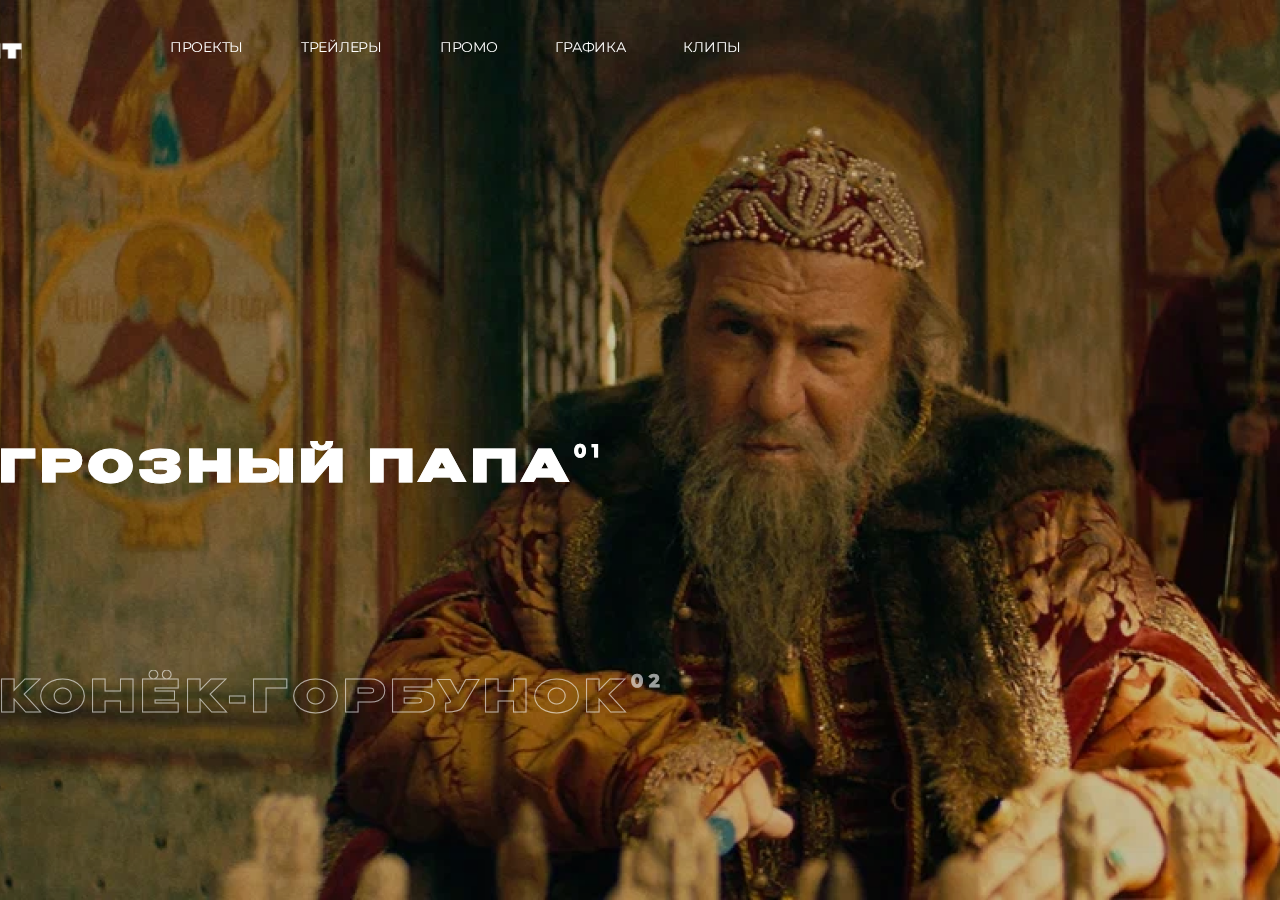
==== index.html @ d96d7d5f "Add files via upload" ====
<!DOCTYPE html>
<html lang="ru">

<head>
  <meta charset="UTF-8">
  <meta http-equiv="X-UA-Compatible" content="IE=edge">
  <meta name="viewport" content="width=device-width, initial-scale=1.0">
  <title>Document</title>
  <link rel="stylesheet" href="style/style.css">
  <link rel="stylesheet" href="./style/swiper-bundle.min.css">
</head>

<body>
  <header>
    <div class="container">
      <div class="logo">
        <img src="./meida/logo.svg" alt="">
      </div>
      <div class="header__henu">
        <ul>
          <li><a href="">Проекты</a></li>
          <li><a href="">Трейлеры </a></li>
          <li><a href="">Промо </a></li>
          <li><a href="">Графика </a></li>
          <li><a href="">Клипы </a></li>
        </ul>
      </div>
    </div>
  </header>
    <div class="swiper slider1">
      <!-- Additional required wrapper -->
      <div class="swiper-wrapper">
        <!-- Slides -->
        <div class="swiper-slide bg-slide">
          <div class="hrefa"><a href="" class="nameop">asdasd</a></div>
          <img src="./meida/bg1.png" alt="задний фон первого слайда" class="bg">
        </div>
        <div class="swiper-slide bg-slide">
          <div class="hrefa"><a href="" class="nameop">asdasd</a></div>
          <img src="./meida/bg3.png" alt="задний фон первого слайда" class="bg rev">
        </div>
        <div class="swiper-slide bg-slide">
          <div class="hrefa"><a href="" class="nameop">asdasd</a></div>
          <img src="./meida/bg2.png" alt="задний фон первого слайда" class="bg">
        </div>
      </div>
    </div>
    <div class="containerSlides">
      <div class="swiper slider-name">
        <!-- Additional required wrapper -->
        <div class="swiper-wrapper">
          <!-- Slides -->
          <div class="swiper-slide"><a class="name">Грозный папа <span>01</span></a></div>
          <div class="swiper-slide"><a class="name">конёк-горбунок<span>02</span></a></div>
          <div class="swiper-slide"><a class="name">дети моря<span>03</span></a></div>
        </div>
      </div>
        <div class="swiper slider-name-color">
          <!-- Additional required wrapper -->
          <div class="swiper-wrapper">
            <!-- Slides -->
            <div class="swiper-slide"><a href="#" class="name active namehref" data-href="asd">Грозный папа<span>01</span></a></div>
            <div class="swiper-slide"><a href="#" class="name active namehref" data-href="asdasd">конёк-горбунок<span>02</span></a></div>
            <div class="swiper-slide"><a href="#" class="name active namehref" data-href="asdasdasd">дети моря<span>03</span></a></div>
          </div>
        </div>
      </div>

  <script src="./js/jquery-3.6.0.min.js"></script>
  <script src="js/swiper-bundle.min.js"></script>
  <script src="js/app.js"></script>
</body>

</html>
---- style/style.css ----
@import url("https://fonts.googleapis.com/css2?family=Montserrat:wght@300;400;500;600;700;900&display=swap");
@font-face {
  font-family: "Benzin-ExtraBold";
  src: url(./../meida/font/benzin-extrabold.ttf);
}
* {
  margin: 0;
  padding: 0;
  box-sizing: border-box;
  text-decoration: none;
  color: white;
  list-style: none;
}

.name {
  font-family: "Benzin-ExtraBold";
  font-size: 44px;
  line-height: 140%;
  letter-spacing: 0.14em;
  text-transform: uppercase;
  -webkit-text-fill-color: transparent;
  -webkit-text-stroke: 1px white;
  width: -webkit-fit-content;
  width: -moz-fit-content;
  width: fit-content;
  display: flex;
  align-items: flex-start;
  align-content: flex-start;
  opacity: 0.6;
  position: relative !important;
  z-index: 123 !important;
}
.name.active {
  opacity: 1;
  cursor: pointer;
  -webkit-text-fill-color: white;
}
.name span {
  font-size: 18px;
  line-height: 130%;
  -webkit-text-fill-color: white;
  font-family: "Montserrat";
  font-style: normal;
  font-weight: 700;
}

.container {
  width: 1480px;
  height: 100%;
}

.swiper-slide {
  overflow: hidden;
  display: flex;
  position: relative;
  flex-direction: column;
  align-items: center;
}

.bg {
  position: absolute;
  z-index: -1;
  top: 0;
  left: 0;
  min-height: 100vh;
  min-width: 100vw;
  transform: translateY(50vh);
  transition: all 0.8s ease;
  scale: 1.1;
}

.slider1 {
  height: 100vh;
}

.slides-bottom {
  position: relative;
}

.slides-top {
  position: absolute;
  top: 50%;
  left: 50%;
  transform: translate(-50%, -50%);
  z-index: 12;
}
.slides-top .container {
  height: 100px;
}
.slides-top .container a {
  position: absolute;
  height: 100%;
  width: 100%;
}

.container {
  display: flex;
  flex-direction: column;
  justify-content: center;
}

.swiper-slide-active .bg {
  transform: translateY(0);
  scale: 1;
}
.swiper-slide-active .names {
  transform: translateY(0);
}

.swiper-slide-next .bg {
  transform: translateY(-50vh);
}
.swiper-slide-next .names {
  transform: translateY(-100vh);
}

.names {
  display: flex;
  flex-direction: column;
  transform: translateY(100vh);
  transition: all 0.8s ease;
}

.containerSlides {
  position: absolute;
  top: 59px;
  width: 100%;
  height: calc(100vh - 59px);
}

.slider-name, .slider-name-color {
  position: absolute !important;
  top: 0;
  right: 0;
  left: 0;
  margin: 0 auto;
  padding: 0 50px;
  box-sizing: border-box;
  max-width: 1480px;
  height: 540px;
  bottom: 0;
  pointer-events: none;
  overflow: hidden;
  top: 50%;
  transform: translateY(-50%);
}
.slider-name .swiper-slide, .slider-name-color .swiper-slide {
  align-items: flex-start;
}

.slider-name-color {
  padding-top: 50px;
  height: 73px;
  transform: translateY(-55%);
}
.slider-name-color .name {
  opacity: 1;
  -webkit-text-fill-color: white;
}

.name-wraper {
  width: 100%;
  box-sizing: border-box;
  position: relative;
}

.name-slide {
  position: relative;
  width: 100%;
  height: auto;
  display: block;
  border-radius: 0;
  background: transparent;
  box-sizing: border-box;
  text-align: left;
  opacity: 1;
  bottom: 0;
}

.swiper-slide .name:hover {
  cursor: pointer;
}

header {
  position: absolute;
  top: 0;
  left: 0;
  width: 100%;
  padding-top: 36px;
  display: flex;
  flex-direction: column;
  align-items: center;
  z-index: 2;
}
header .container {
  flex-direction: row;
  align-items: center;
  justify-content: flex-start;
}
header ul {
  display: flex;
}
header li {
  font-family: "Montserrat";
  font-style: normal;
  font-weight: 400;
  font-size: 14px;
  line-height: 135%;
  letter-spacing: -0.02em;
  text-transform: uppercase;
  margin-right: 58px;
}
header li:last-child {
  margin-right: 0;
}

.logo {
  height: 23px;
  margin-right: 148px;
}
.logo img {
  height: 100%;
}

.nameop {
  position: absolute;
  top: 50%;
  left: 0;
  transform: translateY(-50%);
  height: 100px;
  width: 50%;
  opacity: 0;
}

@media (max-width: 1000px) {
  .container {
    width: 940px;
  }
  header .container {
    justify-content: space-between;
  }
  .bg {
    left: 50%;
    transform: translate(-50%, 50vh);
    top: 50%;
  }
  .swiper-slide-active .bg {
    transform: translate(-50%, -50%);
  }
  .swiper-slide-next .bg {
    transform: translate(-50%, -150vh);
  }
}/*# sourceMappingURL=style.css.map */
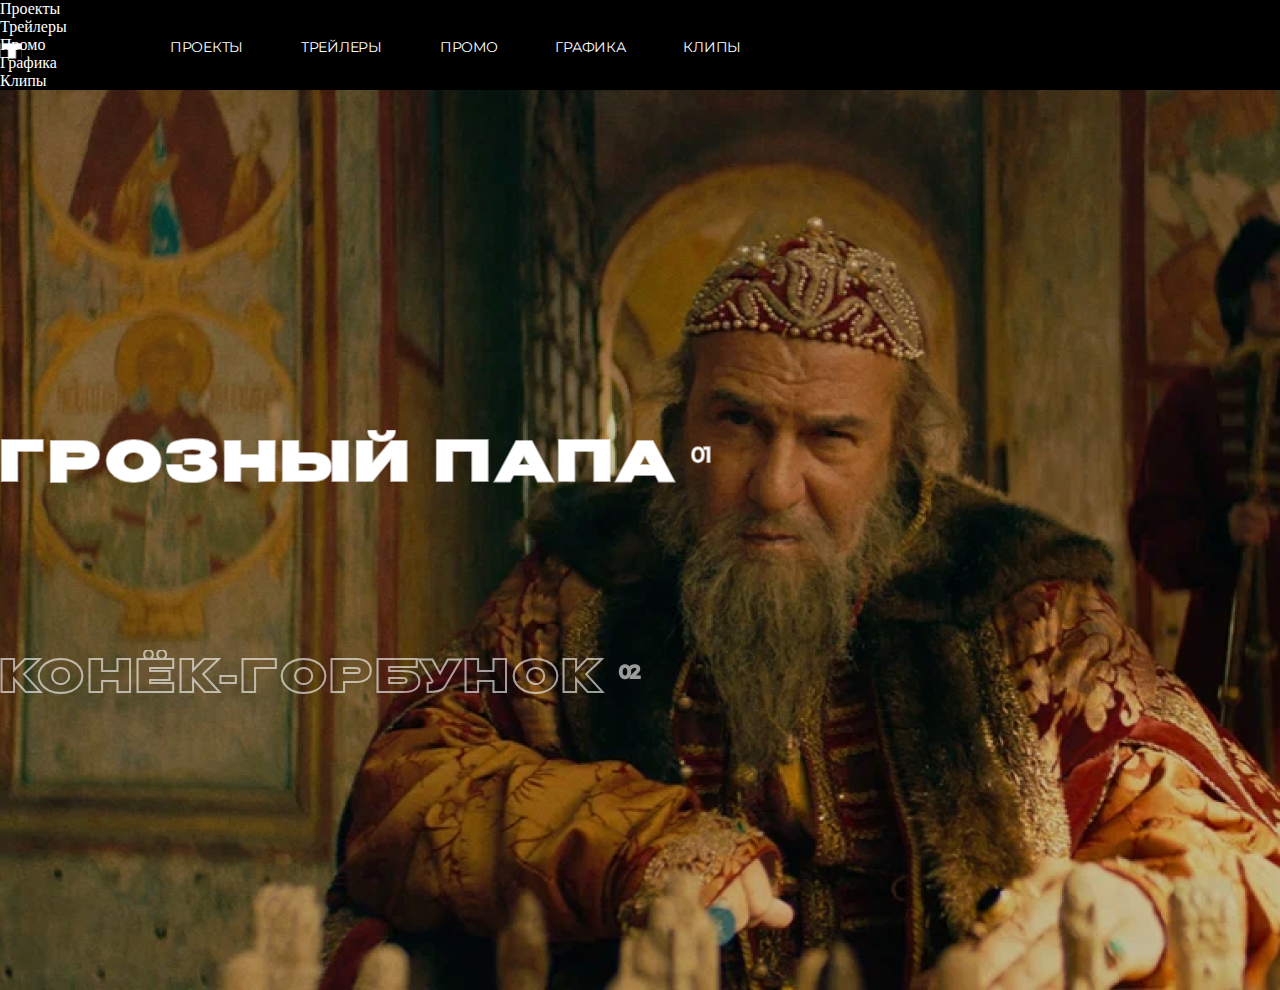
==== commit 12ff8d25: "Add files via upload" ====
--- a/index.html
+++ b/index.html
@@ -16,9 +16,10 @@
       <div class="logo">
         <img src="./meida/logo.svg" alt="">
       </div>
-      <div class="header__henu">
+      <div class="mob mob__menu"></div>
+      <div class="notMob header__henu">
         <ul>
-          <li><a href="">Проекты</a></li>
+          <li><a href="./grid.html">Проекты</a></li>
           <li><a href="">Трейлеры </a></li>
           <li><a href="">Промо </a></li>
           <li><a href="">Графика </a></li>
@@ -27,6 +28,15 @@
       </div>
     </div>
   </header>
+  <div class="header__henu mobileMenu">
+    <ul>
+      <li><a href="./grid.html">Проекты</a></li>
+      <li><a href="">Трейлеры </a></li>
+      <li><a href="">Промо </a></li>
+      <li><a href="">Графика </a></li>
+      <li><a href="">Клипы </a></li>
+    </ul>
+  </div>
     <div class="swiper slider1">
       <!-- Additional required wrapper -->
       <div class="swiper-wrapper">
--- a/style/style.css
+++ b/style/style.css
@@ -12,14 +12,26 @@
   list-style: none;
 }
 
+.cen {
+  display: flex;
+  flex-direction: column;
+  align-items: center;
+}
+
+body {
+  width: 100vw;
+  overflow-x: hidden;
+  background: black;
+}
+
 .name {
   font-family: "Benzin-ExtraBold";
   font-size: 44px;
   line-height: 140%;
-  letter-spacing: 0.14em;
+  letter-spacing: 0.1em;
   text-transform: uppercase;
   -webkit-text-fill-color: transparent;
-  -webkit-text-stroke: 1px white;
+  -webkit-text-stroke: 2px white;
   width: -webkit-fit-content;
   width: -moz-fit-content;
   width: fit-content;
@@ -29,11 +41,22 @@
   opacity: 0.6;
   position: relative !important;
   z-index: 123 !important;
+  transition: all 0.8s ease;
 }
 .name.active {
   opacity: 1;
   cursor: pointer;
   -webkit-text-fill-color: white;
+}
+.name.active span {
+  font-size: 18px;
+  line-height: 130%;
+  -webkit-text-fill-color: white;
+  font-family: "Montserrat";
+  font-style: normal;
+  font-weight: 500;
+  transition: all 0.8s ease;
+  letter-spacing: -0.02em;
 }
 .name span {
   font-size: 18px;
@@ -41,7 +64,10 @@
   -webkit-text-fill-color: white;
   font-family: "Montserrat";
   font-style: normal;
-  font-weight: 700;
+  font-weight: 500;
+  margin-top: 11px;
+  margin-left: 12px;
+  letter-spacing: -0.02em;
 }
 
 .container {
@@ -106,7 +132,6 @@
 .swiper-slide-active .names {
   transform: translateY(0);
 }
-
 .swiper-slide-next .bg {
   transform: translateY(-50vh);
 }
@@ -147,15 +172,25 @@
 .slider-name .swiper-slide, .slider-name-color .swiper-slide {
   align-items: flex-start;
 }
+.slider-name .swiper-slide-active .name, .slider-name-color .swiper-slide-active .name {
+  font-size: 54px;
+}
+.slider-name .swiper-slide-active .name span, .slider-name-color .swiper-slide-active .name span {
+  font-size: 21px;
+  letter-spacing: -0.02em;
+}
 
 .slider-name-color {
   padding-top: 50px;
   height: 73px;
-  transform: translateY(-55%);
+  transform: translateY(-69%);
 }
 .slider-name-color .name {
   opacity: 1;
   -webkit-text-fill-color: white;
+}
+.slider-name-color .swiper-slide-active .name {
+  -webkit-text-stroke: 0px white;
 }
 
 .name-wraper {
@@ -232,12 +267,58 @@
   opacity: 0;
 }
 
+.mob {
+  display: none;
+}
+
+.grid-container__wrapper {
+  margin-bottom: 3px;
+  height: 449px;
+  width: 100%;
+  grid-gap: 3px;
+  display: grid;
+  grid-template-columns: repeat(4, 1fr);
+  grid-template-rows: repeat(2, 1fr);
+}
+.grid-container__wrapper:nth-child(odd) .project:nth-child(1) {
+  grid-column: span 2;
+  grid-row: span 2;
+}
+.grid-container__wrapper:nth-child(even) .project:nth-child(3) {
+  grid-column: span 2;
+  grid-row: span 2;
+}
+
+.nameS h1 {
+  font-family: "Benzin-ExtraBold";
+  font-size: 54px;
+  line-height: 140%;
+  letter-spacing: 0.08em;
+  text-transform: uppercase;
+  color: #FFFFFF;
+  margin-bottom: 96px;
+  margin-top: 108px;
+}
+
+.project {
+  overflow: hidden;
+}
+.project img {
+  -o-object-fit: cover;
+     object-fit: cover;
+  width: 100%;
+  height: 100%;
+}
+
 @media (max-width: 1000px) {
   .container {
     width: 940px;
   }
   header .container {
     justify-content: space-between;
+  }
+  .logo {
+    margin: 0;
   }
   .bg {
     left: 50%;
@@ -250,4 +331,106 @@
   .swiper-slide-next .bg {
     transform: translate(-50%, -150vh);
   }
+  .grid-container__wrapper {
+    height: 279px;
+  }
+}
+@media (max-width: 640px) {
+  .notMob {
+    display: none !important;
+  }
+  body {
+    overflow-x: hidden;
+  }
+  .mob {
+    display: block;
+  }
+  .container {
+    width: 90%;
+  }
+  .logo {
+    height: 18px;
+    margin: 0;
+    z-index: 102;
+  }
+  .mob__menu {
+    height: 7px;
+    width: 40px;
+    position: relative;
+    transition: all 0.4s ease;
+    z-index: 102;
+  }
+  .mob__menu::after {
+    content: "";
+    display: block;
+    width: 40px;
+    height: 2px;
+    background: white;
+    position: absolute;
+    top: 0;
+    left: 0;
+    transition: all 0.4s ease;
+  }
+  .mob__menu::before {
+    content: "";
+    display: block;
+    width: 40px;
+    height: 2px;
+    background: white;
+    position: absolute;
+    top: 7px;
+    left: 0;
+    transition: all 0.4s ease;
+  }
+  .mob__menu.active::after {
+    transform: rotate(45deg);
+  }
+  .mob__menu.active::before {
+    top: 0;
+    transform: rotate(-45deg);
+  }
+  .header__henu {
+    position: absolute;
+    top: 0px;
+    left: 0px;
+    transition: all 0.8s ease;
+    transform: translateY(-100vh);
+    background: black;
+    z-index: 10;
+    width: 100vw;
+    height: 100vh;
+    display: flex;
+    flex-direction: column;
+    align-items: center;
+    justify-content: center;
+  }
+  .header__henu.active {
+    transform: translateX(0vh);
+  }
+  .header__henu li {
+    font-family: "Benzin-ExtraBold";
+    font-size: 22px;
+    line-height: 140%;
+    letter-spacing: 0.08em;
+    text-transform: uppercase;
+    color: #FFFFFF;
+    margin-bottom: 20px;
+    text-align: center;
+  }
+  .header__henu li:last-child {
+    margin-bottom: 0;
+  }
+  header {
+    z-index: 99;
+    overflow: hidden;
+  }
+  .name {
+    font-size: 22px;
+  }
+  .slider-name .swiper-slide-active .name, .slider-name-color .swiper-slide-active .name {
+    font-size: 29px;
+  }
+  .slider-name-color {
+    transform: translateY(-65%);
+  }
 }/*# sourceMappingURL=style.css.map */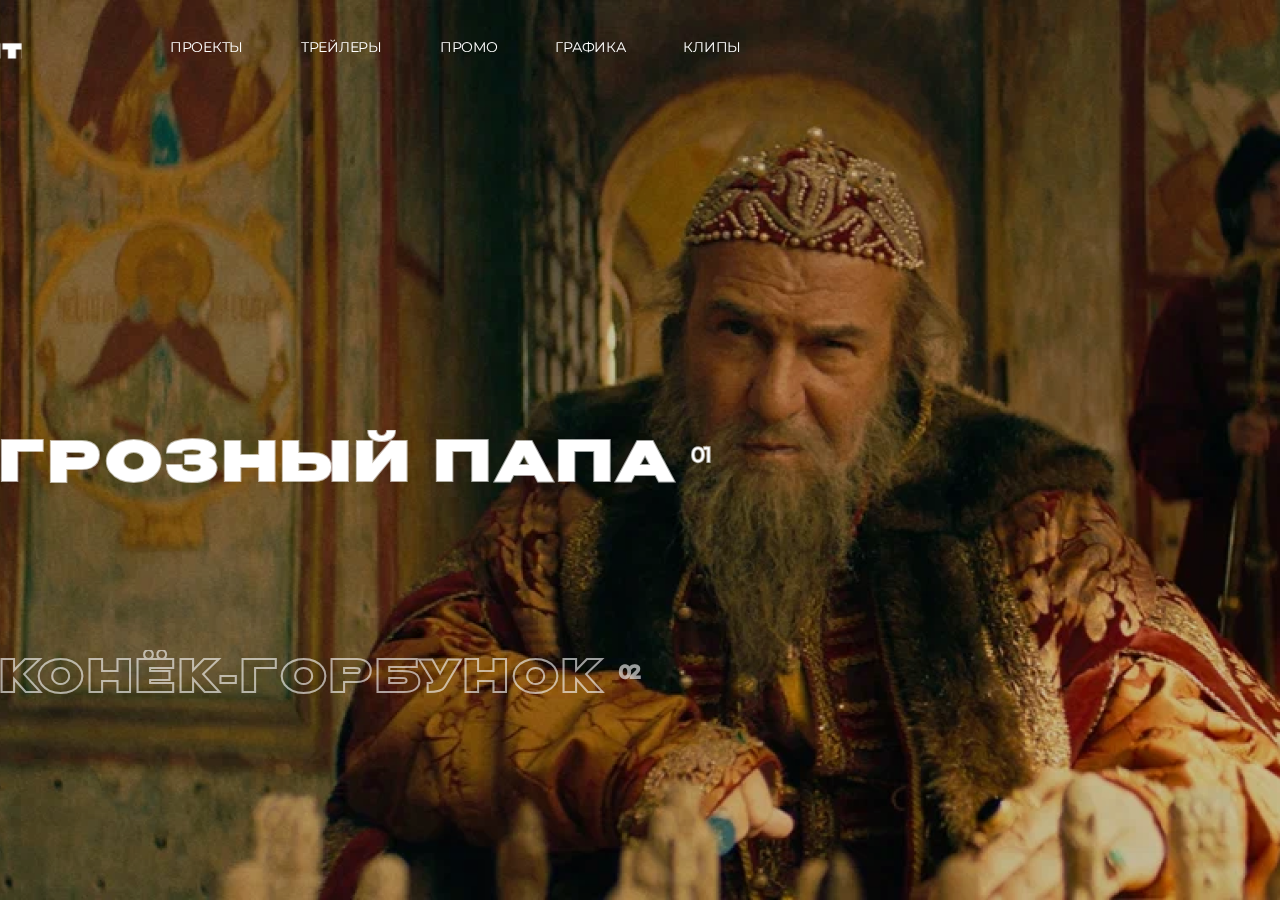
==== commit a8bd9abf: "Add files via upload" ====
--- a/index.html
+++ b/index.html
@@ -28,7 +28,7 @@
       </div>
     </div>
   </header>
-  <div class="header__henu mobileMenu">
+  <div class="header__henu mobileMenu mob">
     <ul>
       <li><a href="./grid.html">Проекты</a></li>
       <li><a href="">Трейлеры </a></li>
--- a/style/style.css
+++ b/style/style.css
@@ -273,12 +273,10 @@
 
 .grid-container__wrapper {
   margin-bottom: 3px;
-  height: 449px;
   width: 100%;
   grid-gap: 3px;
   display: grid;
   grid-template-columns: repeat(4, 1fr);
-  grid-template-rows: repeat(2, 1fr);
 }
 .grid-container__wrapper:nth-child(odd) .project:nth-child(1) {
   grid-column: span 2;
@@ -433,4 +431,10 @@
   .slider-name-color {
     transform: translateY(-65%);
   }
+  .grid-container__wrapper {
+    grid-template-columns: repeat(2, 1fr);
+  }
+  .grid-container__wrapper .project:nth-child(n) {
+    grid-row: span 2;
+  }
 }/*# sourceMappingURL=style.css.map */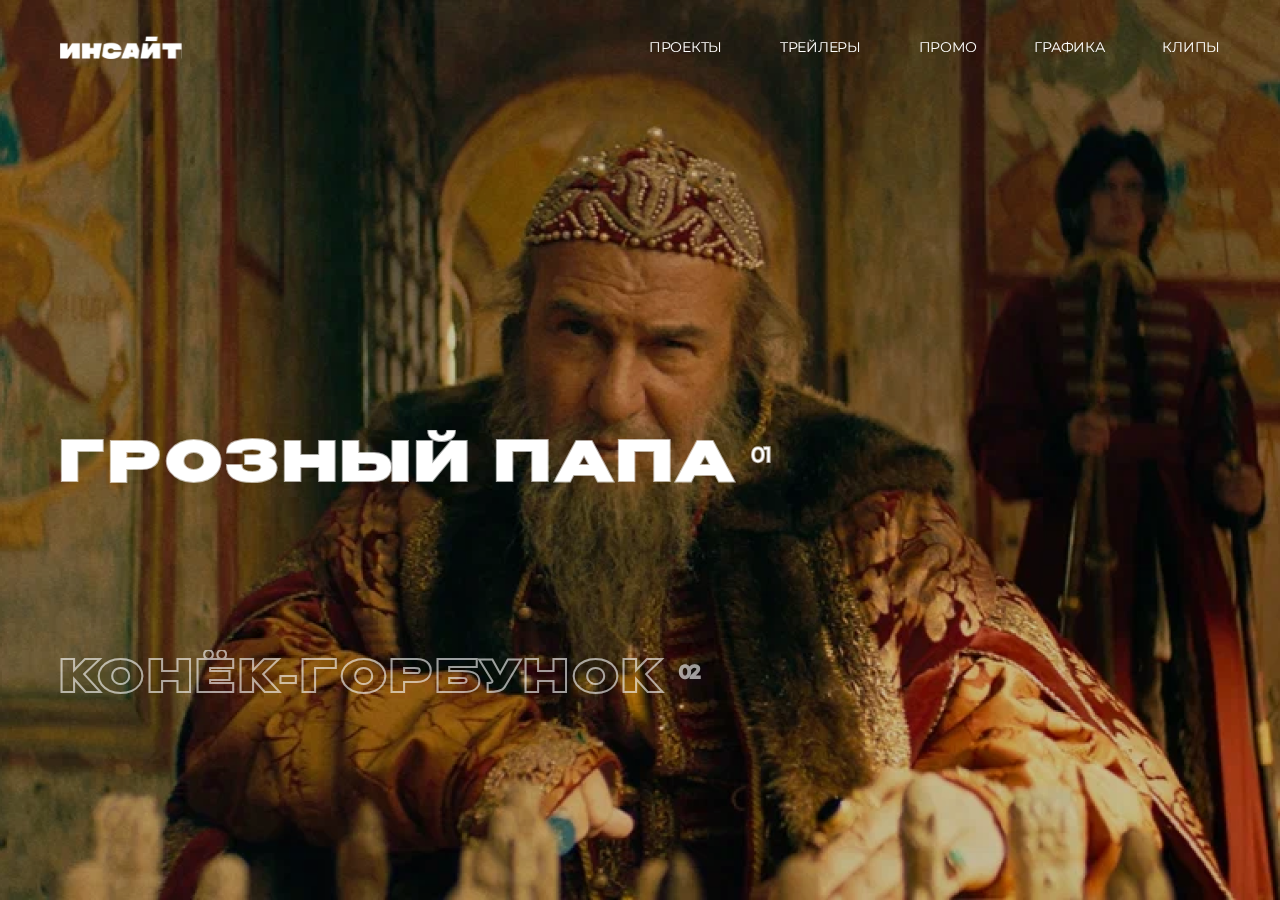
==== commit a4c277fb: "Add files via upload" ====
--- a/index.html
+++ b/index.html
@@ -13,14 +13,16 @@
 <body>
   <header>
     <div class="container">
-      <div class="logo">
-        <img src="./meida/logo.svg" alt="">
-      </div>
+      <a href="./index.html">
+        <div class="logo">
+          <img src="./meida/logo.svg" alt="">
+        </div>
+      </a>
       <div class="mob mob__menu"></div>
       <div class="notMob header__henu">
         <ul>
           <li><a href="./grid.html">Проекты</a></li>
-          <li><a href="">Трейлеры </a></li>
+          <li><a href="./trailers.html">Трейлеры </a></li>
           <li><a href="">Промо </a></li>
           <li><a href="">Графика </a></li>
           <li><a href="">Клипы </a></li>
@@ -31,7 +33,7 @@
   <div class="header__henu mobileMenu mob">
     <ul>
       <li><a href="./grid.html">Проекты</a></li>
-      <li><a href="">Трейлеры </a></li>
+      <li><a href="./trailers.html">Трейлеры </a></li>
       <li><a href="">Промо </a></li>
       <li><a href="">Графика </a></li>
       <li><a href="">Клипы </a></li>
--- a/style/style.css
+++ b/style/style.css
@@ -71,7 +71,7 @@
 }
 
 .container {
-  width: 1480px;
+  width: calc(100vw - 120px);
   height: 100%;
 }
 
@@ -132,6 +132,7 @@
 .swiper-slide-active .names {
   transform: translateY(0);
 }
+
 .swiper-slide-next .bg {
   transform: translateY(-50vh);
 }
@@ -149,8 +150,9 @@
 .containerSlides {
   position: absolute;
   top: 59px;
-  width: 100%;
   height: calc(100vh - 59px);
+  width: calc(100vw - 120px);
+  margin: 0 60px;
 }
 
 .slider-name, .slider-name-color {
@@ -158,7 +160,7 @@
   top: 0;
   right: 0;
   left: 0;
-  margin: 0 auto;
+  margin: 0;
   padding: 0 50px;
   box-sizing: border-box;
   max-width: 1480px;
@@ -183,6 +185,7 @@
 .slider-name-color {
   padding-top: 50px;
   height: 73px;
+  margin: 0;
   transform: translateY(-69%);
 }
 .slider-name-color .name {
@@ -249,6 +252,10 @@
   margin-right: 0;
 }
 
+li.active a {
+  color: #D9FF42;
+}
+
 .logo {
   height: 23px;
   margin-right: 148px;
@@ -277,14 +284,6 @@
   grid-gap: 3px;
   display: grid;
   grid-template-columns: repeat(4, 1fr);
-}
-.grid-container__wrapper:nth-child(odd) .project:nth-child(1) {
-  grid-column: span 2;
-  grid-row: span 2;
-}
-.grid-container__wrapper:nth-child(even) .project:nth-child(3) {
-  grid-column: span 2;
-  grid-row: span 2;
 }
 
 .nameS h1 {
@@ -307,10 +306,63 @@
   width: 100%;
   height: 100%;
 }
-
-@media (max-width: 1000px) {
+.project:first-child {
+  grid-column: span 2;
+  grid-row: span 2;
+}
+.project:nth-child(8) {
+  grid-column: span 2;
+  grid-row: span 2;
+}
+
+.topText {
+  position: absolute;
+  z-index: 3;
+  top: 190px;
+  width: 100vw;
+}
+.topText h1 {
+  font-family: "Benzin-ExtraBold";
+  font-size: 54px;
+  line-height: 140%;
+  letter-spacing: 0.08em;
+  margin-bottom: 34px;
+  text-transform: uppercase;
+}
+.topText h3 {
+  font-family: "Montserrat";
+  font-style: normal;
+  font-weight: 600;
+  font-size: 26px;
+  line-height: 130%;
+  letter-spacing: -0.02em;
+  margin-bottom: 13px;
+}
+.topText li {
+  font-family: "Montserrat";
+  font-style: normal;
+  font-weight: 500;
+  font-size: 17px;
+  line-height: 170%;
+  letter-spacing: -0.02em;
+  margin-bottom: 0.5em;
+}
+
+.topSwiper__slide img {
+  -o-object-fit: cover;
+     object-fit: cover;
+  width: 100%;
+  height: 100%;
+}
+
+.topSwiper {
+  height: 83vh;
+  margin-bottom: 3px;
+}
+
+@media (max-width: 1599px) {
   .container {
-    width: 940px;
+    width: calc(100vw - 120px);
   }
   header .container {
     justify-content: space-between;
@@ -320,20 +372,21 @@
   }
   .bg {
     left: 50%;
-    transform: translate(-50%, 50vh);
+    transform: translate(-50%, 50%);
     top: 50%;
   }
   .swiper-slide-active .bg {
     transform: translate(-50%, -50%);
   }
   .swiper-slide-next .bg {
-    transform: translate(-50%, -150vh);
-  }
-  .grid-container__wrapper {
-    height: 279px;
-  }
-}
-@media (max-width: 640px) {
+    transform: translate(-50%, -50%);
+  }
+}
+@media (max-width: 999px) {
+  .containerSlides {
+    width: 90%;
+    margin-left: 5%;
+  }
   .notMob {
     display: none !important;
   }
@@ -397,6 +450,7 @@
     z-index: 10;
     width: 100vw;
     height: 100vh;
+    opacity: 0.9;
     display: flex;
     flex-direction: column;
     align-items: center;
@@ -420,7 +474,6 @@
   }
   header {
     z-index: 99;
-    overflow: hidden;
   }
   .name {
     font-size: 22px;
@@ -429,12 +482,40 @@
     font-size: 29px;
   }
   .slider-name-color {
-    transform: translateY(-65%);
+    transform: translateY(-69%);
   }
   .grid-container__wrapper {
     grid-template-columns: repeat(2, 1fr);
   }
-  .grid-container__wrapper .project:nth-child(n) {
-    grid-row: span 2;
+  .grid-container__wrapper .project {
+    height: 178px;
+  }
+  .grid-container__wrapper .project:first-child {
+    grid-column: span 1;
+    grid-row: span 1;
+  }
+  .grid-container__wrapper .project:nth-child(8) {
+    grid-column: span 1;
+    grid-row: span 1;
+  }
+  .topText {
+    top: 170px;
+  }
+  .topText h1 {
+    font-size: 29px;
+  }
+  .topText h3 {
+    font-size: 17px;
+  }
+  .topText li {
+    font-size: 13px;
+  }
+}
+@media (max-width: 639px) {
+  .grid-container__wrapper {
+    grid-template-columns: 1fr;
+  }
+  .slider-name-color {
+    transform: translateY(-68%);
   }
 }/*# sourceMappingURL=style.css.map */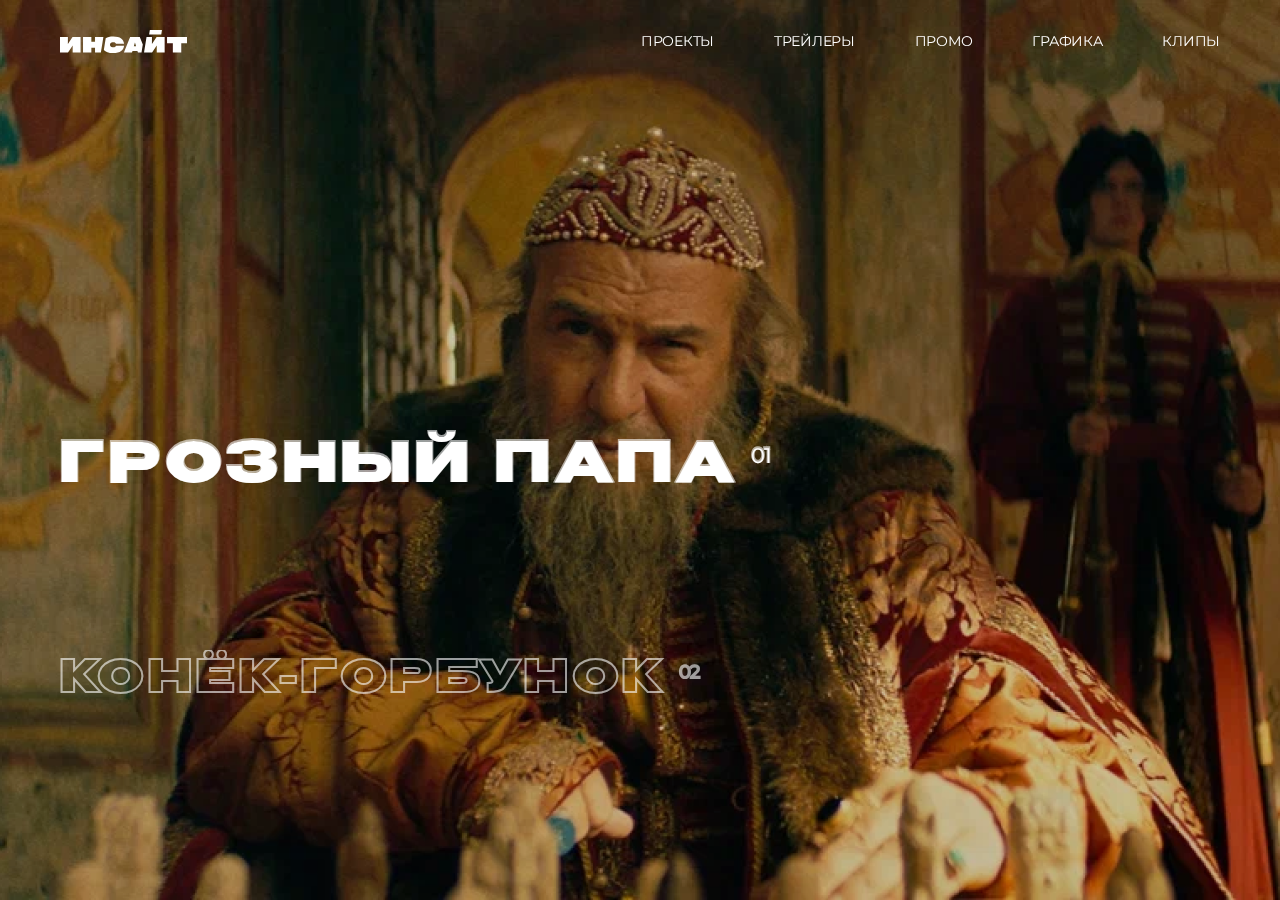
==== commit b8c2f137: "Add files via upload" ====
--- a/index.html
+++ b/index.html
@@ -11,7 +11,7 @@
 </head>
 
 <body>
-  <header>
+  <header class="active">
     <div class="container">
       <a href="./index.html">
         <div class="logo">
@@ -37,7 +37,9 @@
       <li><a href="">Промо </a></li>
       <li><a href="">Графика </a></li>
       <li><a href="">Клипы </a></li>
+      <li><a href="./about.html">О нас </a></li>
     </ul>
+    <div class="blockAnim"></div>
   </div>
     <div class="swiper slider1">
       <!-- Additional required wrapper -->
--- a/style/style.css
+++ b/style/style.css
@@ -1,3 +1,4 @@
+@charset "UTF-8";
 @import url("https://fonts.googleapis.com/css2?family=Montserrat:wght@300;400;500;600;700;900&display=swap");
 @font-face {
   font-family: "Benzin-ExtraBold";
@@ -12,10 +13,29 @@
   list-style: none;
 }
 
+body::-webkit-scrollbar {
+  display: none; /* ширина scrollbar */
+}
+
+body::-webkit-scrollbar-track {
+  display: none; /* цвет дорожки */
+}
+
+body::-webkit-scrollbar-thumb {
+  display: none;
+}
+
+.header__henu a {
+  transition: all 0.4s ease;
+}
+.header__henu a:hover {
+  color: #D9FF42;
+}
+
 .cen {
   display: flex;
   flex-direction: column;
-  align-items: center;
+  position: relative;
 }
 
 body {
@@ -54,7 +74,7 @@
   -webkit-text-fill-color: white;
   font-family: "Montserrat";
   font-style: normal;
-  font-weight: 500;
+  font-weight: 400;
   transition: all 0.8s ease;
   letter-spacing: -0.02em;
 }
@@ -64,7 +84,7 @@
   -webkit-text-fill-color: white;
   font-family: "Montserrat";
   font-style: normal;
-  font-weight: 500;
+  font-weight: 400;
   margin-top: 11px;
   margin-left: 12px;
   letter-spacing: -0.02em;
@@ -73,6 +93,7 @@
 .container {
   width: calc(100vw - 120px);
   height: 100%;
+  margin-left: 60px;
 }
 
 .swiper-slide {
@@ -155,7 +176,8 @@
   margin: 0 60px;
 }
 
-.slider-name, .slider-name-color {
+.slider-name,
+.slider-name-color {
   position: absolute !important;
   top: 0;
   right: 0;
@@ -171,22 +193,25 @@
   top: 50%;
   transform: translateY(-50%);
 }
-.slider-name .swiper-slide, .slider-name-color .swiper-slide {
+.slider-name .swiper-slide,
+.slider-name-color .swiper-slide {
   align-items: flex-start;
 }
-.slider-name .swiper-slide-active .name, .slider-name-color .swiper-slide-active .name {
+.slider-name .swiper-slide-active .name,
+.slider-name-color .swiper-slide-active .name {
   font-size: 54px;
 }
-.slider-name .swiper-slide-active .name span, .slider-name-color .swiper-slide-active .name span {
+.slider-name .swiper-slide-active .name span,
+.slider-name-color .swiper-slide-active .name span {
   font-size: 21px;
   letter-spacing: -0.02em;
 }
 
 .slider-name-color {
   padding-top: 50px;
-  height: 73px;
+  height: 110px;
   margin: 0;
-  transform: translateY(-69%);
+  transform: translateY(-45%);
 }
 .slider-name-color .name {
   opacity: 1;
@@ -220,20 +245,27 @@
 }
 
 header {
-  position: absolute;
+  position: fixed;
   top: 0;
   left: 0;
   width: 100%;
-  padding-top: 36px;
+  padding: 30px 0;
   display: flex;
   flex-direction: column;
-  align-items: center;
-  z-index: 2;
+  z-index: 99;
+  transition: all 0.4s ease;
+  transform: translateY(-100%);
+}
+header.bgTrue {
+  background: #050505;
+}
+header.active {
+  transform: translateY(0);
 }
 header .container {
   flex-direction: row;
   align-items: center;
-  justify-content: flex-start;
+  justify-content: space-between;
 }
 header ul {
   display: flex;
@@ -246,7 +278,7 @@
   line-height: 135%;
   letter-spacing: -0.02em;
   text-transform: uppercase;
-  margin-right: 58px;
+  margin-right: 60px;
 }
 header li:last-child {
   margin-right: 0;
@@ -258,7 +290,6 @@
 
 .logo {
   height: 23px;
-  margin-right: 148px;
 }
 .logo img {
   height: 100%;
@@ -284,6 +315,12 @@
   grid-gap: 3px;
   display: grid;
   grid-template-columns: repeat(4, 1fr);
+  max-height: 0;
+  transition: all 2s ease;
+  overflow: hidden;
+}
+.grid-container__wrapper.active {
+  max-height: 2000px;
 }
 
 .nameS h1 {
@@ -299,12 +336,14 @@
 
 .project {
   overflow: hidden;
+  position: relative;
 }
 .project img {
   -o-object-fit: cover;
      object-fit: cover;
   width: 100%;
   height: 100%;
+  transition: all 0.4s ease;
 }
 .project:first-child {
   grid-column: span 2;
@@ -314,12 +353,80 @@
   grid-column: span 2;
   grid-row: span 2;
 }
+.project:hover img {
+  scale: 1.1;
+}
+.project:hover .product__hover {
+  position: absolute;
+  top: 0;
+  left: 0;
+  height: 100%;
+  width: 100%;
+  background-color: #D9FF42;
+  opacity: 0.6;
+}
+.project:hover .nameprod {
+  opacity: 1;
+}
+.project:hover .nameprod a {
+  width: 100%;
+}
+.project .nameprod {
+  position: absolute;
+  top: 50%;
+  left: 50%;
+  transform: translate(-50%, -50%);
+  opacity: 0;
+  transition: all 0.4s ease;
+  display: flex;
+  flex-direction: column;
+  align-items: center;
+}
+.project .nameprod a {
+  font-family: "Montserrat";
+  font-style: normal;
+  font-weight: 600;
+  font-size: 26px;
+  line-height: 105%;
+  text-align: center;
+  letter-spacing: -0.02em;
+  text-transform: capitalize;
+  margin-bottom: 7px;
+  width: 0%;
+  transition: all 0.4s ease;
+  transition-delay: 0.1s;
+  overflow: hidden;
+}
+.project .nameprod a:last-child {
+  font-weight: 500;
+  font-size: 17px;
+  line-height: 135%;
+  text-align: center;
+  text-transform: capitalize;
+  letter-spacing: -0.02em;
+  margin-bottom: 0;
+  transition: all 0.5s ease;
+  transition-delay: 0.4s;
+}
+.project .product__hover {
+  transition: all 0.4s ease;
+  display: flex;
+  align-items: center;
+  justify-content: center;
+  position: absolute;
+  top: 0;
+  left: 0;
+  height: 100%;
+  width: 100%;
+  background-color: #333333;
+  opacity: 0;
+}
 
 .topText {
   position: absolute;
   z-index: 3;
-  top: 190px;
   width: 100vw;
+  height: 95vh;
 }
 .topText h1 {
   font-family: "Benzin-ExtraBold";
@@ -336,31 +443,549 @@
   font-size: 26px;
   line-height: 130%;
   letter-spacing: -0.02em;
-  margin-bottom: 13px;
+  margin-bottom: 19px;
 }
 .topText li {
+  font-family: "Montserrat";
+  font-style: normal;
+  font-weight: 500;
+  font-size: 17px;
+  margin-bottom: 20px;
+  letter-spacing: -0.02em;
+  margin-bottom: 0.5em;
+}
+
+.topSwiper__slide img {
+  -o-object-fit: cover;
+     object-fit: cover;
+  width: 100%;
+  height: 100%;
+}
+
+.topSwiper {
+  height: 95vh;
+  margin-bottom: 3px;
+}
+
+.plus {
+  height: 20px;
+  width: 20px;
+}
+
+.btnNextBlock {
+  display: flex;
+  align-items: center;
+  margin-top: 98px;
+  margin-bottom: 207px;
+  width: -webkit-fit-content;
+  width: -moz-fit-content;
+  width: fit-content;
+}
+.btnNextBlock:hover {
+  cursor: pointer;
+}
+.btnNextBlock:hover p {
+  color: #D9FF42;
+}
+.btnNextBlock:hover .plus::after {
+  background: #D9FF42;
+}
+.btnNextBlock:hover .plus::before {
+  background: #D9FF42;
+}
+.btnNextBlock p {
+  font-family: "Montserrat";
+  font-style: normal;
+  font-weight: 500;
+  font-size: 26px;
+  letter-spacing: -0.02em;
+  transition: all 0.4s ease;
+  color: #FFFFFF;
+}
+.btnNextBlock .plus {
+  position: relative;
+  height: 20px;
+  width: 20px;
+  display: flex;
+  align-items: center;
+  justify-content: center;
+  margin-right: 30px;
+}
+.btnNextBlock .plus::after {
+  content: "";
+  display: block;
+  position: absolute;
+  background: white;
+  height: 100%;
+  width: 2px;
+  transition: all 0.4s ease;
+}
+.btnNextBlock .plus::before {
+  content: "";
+  display: block;
+  position: absolute;
+  background: white;
+  width: 100%;
+  height: 2px;
+  transition: all 0.4s ease;
+}
+.btnNextBlock.active .plus {
+  -webkit-animation: rotatePlus 0.3s;
+          animation: rotatePlus 0.3s;
+}
+
+@-webkit-keyframes rotatePlus {
+  0% {
+    transform: rotate(0deg);
+  }
+  50% {
+    transform: rotate(30deg);
+  }
+  100% {
+    transform: rotate(0deg);
+  }
+}
+
+@keyframes rotatePlus {
+  0% {
+    transform: rotate(0deg);
+  }
+  50% {
+    transform: rotate(30deg);
+  }
+  100% {
+    transform: rotate(0deg);
+  }
+}
+footer .container {
+  flex-direction: row;
+  justify-content: space-between;
+}
+footer a {
+  font-family: "Montserrat";
+  font-style: normal;
+  font-weight: 500;
+  font-size: 14px;
+  line-height: 135%;
+  letter-spacing: -0.02em;
+  text-transform: uppercase;
+  color: #444444;
+  margin-bottom: 36px;
+  margin-right: 59px;
+  transition: all 0.4s ease;
+}
+footer a:hover {
+  cursor: pointer;
+  color: #D9FF42;
+}
+footer a:last-child {
+  margin-right: 0;
+}
+footer a.active {
+  color: #D9FF42;
+}
+
+.projectTop {
+  height: 83vh;
+  overflow: hidden;
+}
+.projectTop .bg {
+  height: 100%;
+  width: 100%;
+  top: 50%;
+  left: 50%;
+  -o-object-fit: cover;
+     object-fit: cover;
+  transform: translate(-50%, -50%);
+  opacity: 0.6;
+}
+.projectTop h1 {
+  font-family: "Benzin-ExtraBold";
+  font-size: 54px;
+  line-height: 140%;
+  letter-spacing: 0.08em;
+  text-transform: uppercase;
+}
+.projectTop p {
+  font-family: "Montserrat";
+  font-style: normal;
+  font-weight: 600;
+  font-size: 26px;
+  line-height: 130%;
+  letter-spacing: -0.02em;
+}
+
+.progectGrid {
+  margin-top: 3px;
+  margin-bottom: 215px;
+  display: grid;
+  grid-gap: 3px;
+  grid-template-columns: repeat(2, 1fr);
+}
+
+.project__item {
+  position: relative;
+  height: 449px;
+}
+.project__item img {
+  opacity: 0.9;
+  height: 100%;
+  width: 100%;
+  -o-object-fit: cover;
+     object-fit: cover;
+}
+
+.bgHeref {
+  opacity: 0;
+  transition: all 0.4s ease;
+  position: absolute;
+  height: 100%;
+  width: 100%;
+  z-index: 10;
+  display: block;
+  background: #D9FF42;
+}
+.bgHeref:hover {
+  opacity: 0.4;
+}
+.bgHeref .play {
+  position: absolute;
+  z-index: 12;
+}
+
+main {
+  width: 100vw;
+  overflow-x: hidden;
+}
+
+.aboutDeals {
+  margin-bottom: 145px;
+}
+
+.nameab {
+  font-family: "Benzin-ExtraBold";
+  font-size: 54px;
+  line-height: 140%;
+  letter-spacing: 0.08em;
+  text-transform: uppercase;
+  margin-bottom: 86px;
+}
+
+.descab {
+  font-family: "Montserrat";
+  font-style: normal;
+  font-weight: 600;
+  font-size: 26px;
+  line-height: 130%;
+  letter-spacing: -0.02em;
+  margin-bottom: 93px;
+  width: 880px;
+}
+
+.aboutTop {
+  margin-bottom: 204px;
+  margin-top: 191px;
+}
+
+.aboutTop__flex {
+  display: flex;
+}
+.aboutTop__flex p {
+  font-family: "Montserrat";
+  font-style: normal;
+  font-weight: 500;
+  font-size: 17px;
+  line-height: 135%;
+  letter-spacing: -0.02em;
+  width: 607px;
+  color: #444444;
+  margin-right: 50px;
+}
+
+.aboutDeals__flex {
+  display: grid;
+  grid-template-columns: repeat(4, 1fr);
+}
+
+.item__name {
+  font-family: "Montserrat";
+  font-style: normal;
+  font-weight: 500;
+  font-size: 20px;
+  line-height: 135%;
+  letter-spacing: -0.02em;
+}
+.item__name span {
+  margin-right: 17px;
+}
+
+.aboutDeals__flex__item {
+  margin-right: 76px;
+  margin-bottom: 52px;
+  width: -webkit-fit-content;
+  width: -moz-fit-content;
+  width: fit-content;
+}
+.aboutDeals__flex__item .itemdesc {
+  margin-top: 22px;
   font-family: "Montserrat";
   font-style: normal;
   font-weight: 500;
   font-size: 17px;
   line-height: 170%;
   letter-spacing: -0.02em;
-  margin-bottom: 0.5em;
-}
-
-.topSwiper__slide img {
-  -o-object-fit: cover;
-     object-fit: cover;
+  color: #444444;
+}
+
+.aboutAwards {
+  margin-bottom: 201px;
+}
+
+.awards__flex {
+  display: grid;
+  grid-template-columns: repeat(3, 1fr);
+  position: relative;
+  width: 100%;
+  border-top: 1px solid #333333;
+  padding-top: 24px;
+  margin-bottom: 52px;
+}
+
+.awards__flex__item p {
+  font-family: "Montserrat";
+  font-style: normal;
+  font-weight: 500;
+  font-size: 17px;
+  letter-spacing: -0.02em;
+  position: relative;
+}
+.awards__flex__item:first-child {
+  left: 0px;
+}
+.awards__flex__item:first-child p {
+  font-family: "Montserrat";
+  font-style: normal;
+  font-weight: 600;
+  font-size: 26px;
+  line-height: 130%;
+}
+.awards__flex__item:last-child {
+  left: 1134px;
+}
+.awards__flex__item:last-child p {
+  font-style: normal;
+  font-size: 17px;
+  color: #444444;
+}
+
+.video {
+  width: 100vw;
+  position: relative;
+  height: 100vh;
+}
+.video video {
   width: 100%;
   height: 100%;
 }
 
-.topSwiper {
-  height: 83vh;
-  margin-bottom: 3px;
-}
-
-@media (max-width: 1599px) {
+.video-js .vjs-big-play-button {
+  width: 100%;
+  height: 100%;
+  border: none;
+  background: black;
+  opacity: 0.6;
+  top: 0;
+  left: 0;
+}
+
+.video-js:hover .vjs-big-play-button,
+.video-js .vjs-big-play-button:focus {
+  width: 100%;
+  height: 100%;
+  border: none;
+  background: black;
+  opacity: 0.6;
+  top: 0;
+  left: 0;
+}
+
+.vjs-icon-play:before,
+.video-js .vjs-play-control .vjs-icon-placeholder:before,
+.video-js .vjs-big-play-button .vjs-icon-placeholder::before {
+  content: url(./../meida/video/pleer/ppay.svg);
+  width: 70px;
+  height: 70px;
+  position: absolute;
+  top: 50%;
+  left: 50%;
+  transform: translate(-50%, -50%);
+  transition: all 0.4s ease;
+}
+
+.vjs-icon-pause:before,
+.video-js .vjs-play-control.vjs-playing .vjs-icon-placeholder:before {
+  content: "";
+}
+
+.video-js[tabindex="-1"] {
+  width: 100%;
+  height: 100%;
+}
+
+.video-js .vjs-play-control {
+  background: rgba(68, 68, 68, 0.5058823529);
+  position: absolute;
+  bottom: 0;
+  height: 100vh;
+  width: 100vw;
+  left: -60px;
+}
+
+.vjs-play-control.vjs-playing {
+  background: none;
+}
+
+.video-js .vjs-volume-level {
+  background: #D9FF42;
+}
+
+.vjs-slider-horizontal .vjs-volume-level:before,
+.video-js .vjs-play-progress:before {
+  color: #D9FF42;
+}
+
+.video-js .vjs-play-progress {
+  background: #D9FF42;
+}
+
+.video-js .vjs-mute-control:hover .vjs-icon-placeholder:before {
+  color: #D9FF42;
+}
+
+.video-js .vjs-progress-control {
+  position: absolute;
+  width: 100%;
+  left: 50%;
+  bottom: 15px;
+  transform: translateX(-50%);
+}
+
+.vjs-has-started .vjs-control-bar, .vjs-audio-only-mode .vjs-control-bar {
+  width: calc(100vw - 120px);
+  left: 50%;
+  transform: translateX(-50%);
+}
+
+.video-js .vjs-picture-in-picture-control {
+  display: none;
+}
+
+.videoslider {
+  height: auto;
+}
+
+.video-js .vjs-volume-panel {
+  position: absolute;
+  bottom: 35px;
+  right: 30px;
+}
+
+.video-js .vjs-fullscreen-control {
+  position: absolute;
+  bottom: 35px;
+  right: 0px;
+}
+
+.videoslider .thisVideo {
+  position: relative;
+  margin: 0 7px;
+  overflow: visible;
+  aspect-ratio: 16/9;
+  width: 234px;
+}
+.videoslider .thisVideo img {
+  position: absolute;
+  top: 50%;
+  transform: translateY(-50%);
+}
+.videoslider .thisVideo::after {
+  box-sizing: border-box;
+  content: "";
+  display: block;
+  position: absolute;
+  top: 50%;
+  left: 50%;
+  transform: translate(-50%, -50%);
+  height: 137px;
+  width: 234px;
+  border: 2px #D9FF42 solid;
+}
+
+.thisWraper {
+  align-items: center;
+}
+
+.videoWraper {
+  padding: 66px 0;
+}
+
+.videobg {
+  width: 100%;
+}
+
+.swiper-button-next,
+.swiper-button-prev {
+  color: white !important;
+}
+
+.vjs-has-started .vjs-control-bar,
+.vjs-audio-only-mode .vjs-control-bar {
+  background: none;
+}
+
+.closeBtn {
+  height: 20px;
+  width: 20px;
+  position: absolute;
+  top: 60px;
+  right: 60px;
+  cursor: pointer;
+}
+
+.clients {
+  margin-bottom: 215px;
+}
+
+.clients__wraper {
+  display: flex;
+  flex-wrap: wrap;
+}
+
+.clients__wraper__item {
+  aspect-ratio: 1/1;
+  width: 20%;
+  display: flex;
+  justify-content: center;
+  align-items: center;
+  border: 1px solid #333333;
+}
+.clients__wraper__item:nth-child(1) {
+  border-left: none;
+}
+.clients__wraper__item:nth-child(6n) {
+  border-left: none;
+}
+.clients__wraper__item:nth-child(5n) {
+  border-right: none;
+}
+.clients__wraper__item:nth-child(10n) {
+  border-right: none;
+}
+.clients__wraper__item img {
+  height: 144px;
+}
+
+@media (max-width: 1400px) {
   .container {
     width: calc(100vw - 120px);
   }
@@ -379,13 +1004,65 @@
     transform: translate(-50%, -50%);
   }
   .swiper-slide-next .bg {
-    transform: translate(-50%, -50%);
+    transform: translate(-50%, -150%);
+  }
+  .project__item {
+    height: 279px;
+  }
+  .videobg {
+    height: 77px;
+  }
+  .awards__flex__item {
+    position: absolute;
+    left: 489px;
+  }
+  .awards__flex__item:last-child {
+    left: 489px;
+    top: 71px;
+  }
+  .awards__flex {
+    margin-bottom: 121px;
+  }
+  .videoslider .thisVideo::after {
+    height: 87px;
+    width: 149px;
+  }
+  .clients__wraper__item {
+    width: 25%;
+  }
+  .clients__wraper__item:first-child {
+    border-left: none;
+  }
+  .clients__wraper__item:nth-child(5n) {
+    border-left: none;
+  }
+  .clients__wraper__item:nth-child(4n) {
+    border-right: none;
+  }
+  .clients__wraper__item:nth-child(8n) {
+    border-right: none;
+  }
+  .clients__wraper__item:nth-child(6n) {
+    border: 1px solid #333333;
+  }
+  .clients__wraper__item:nth-child(9n) {
+    border-left: none;
+  }
+  .clients__wraper__item:nth-child(10n) {
+    border: 1px solid #333333;
+  }
+  .clients__wraper__item img {
+    height: 110px;
   }
 }
 @media (max-width: 999px) {
+  .bg {
+    scale: 1;
+    height: 100%;
+  }
   .containerSlides {
-    width: 90%;
-    margin-left: 5%;
+    width: calc(100vw - 20px);
+    margin-left: 10px;
   }
   .notMob {
     display: none !important;
@@ -397,10 +1074,11 @@
     display: block;
   }
   .container {
-    width: 90%;
+    margin-left: 10px;
+    width: calc(100vw - 40px);
   }
   .logo {
-    height: 18px;
+    height: 23px;
     margin: 0;
     z-index: 102;
   }
@@ -441,23 +1119,48 @@
     transform: rotate(-45deg);
   }
   .header__henu {
-    position: absolute;
+    position: fixed;
     top: 0px;
     left: 0px;
     transition: all 0.8s ease;
     transform: translateY(-100vh);
-    background: black;
     z-index: 10;
     width: 100vw;
     height: 100vh;
-    opacity: 0.9;
+    overflow: hidden;
     display: flex;
     flex-direction: column;
     align-items: center;
     justify-content: center;
   }
+  .header__henu .blockAnim {
+    position: absolute;
+    top: 0;
+    right: 0;
+    background: black;
+    transition: all 2s ease;
+    opacity: 0.9;
+    width: 1px;
+    height: 1px;
+    border-radius: 50%;
+    transform: translate(50%, -50%);
+  }
   .header__henu.active {
     transform: translateX(0vh);
+  }
+  .header__henu.active .blockAnim {
+    width: 300vh;
+    height: 300vh;
+  }
+  .header__henu.active ul {
+    opacity: 1;
+  }
+  .header__henu ul {
+    position: relative;
+    transition: opacity 0.9s ease;
+    transition-delay: 0.7s;
+    z-index: 3;
+    opacity: 0;
   }
   .header__henu li {
     font-family: "Benzin-ExtraBold";
@@ -466,20 +1169,24 @@
     letter-spacing: 0.08em;
     text-transform: uppercase;
     color: #FFFFFF;
-    margin-bottom: 20px;
+    margin-top: 20px;
     text-align: center;
   }
+  .header__henu li:first-child {
+    margin-top: 0;
+  }
   .header__henu li:last-child {
-    margin-bottom: 0;
+    margin-top: 70px;
   }
   header {
     z-index: 99;
   }
   .name {
-    font-size: 22px;
-  }
-  .slider-name .swiper-slide-active .name, .slider-name-color .swiper-slide-active .name {
     font-size: 29px;
+  }
+  .slider-name .swiper-slide-active .name,
+.slider-name-color .swiper-slide-active .name {
+    font-size: 37px;
   }
   .slider-name-color {
     transform: translateY(-69%);
@@ -488,7 +1195,7 @@
     grid-template-columns: repeat(2, 1fr);
   }
   .grid-container__wrapper .project {
-    height: 178px;
+    height: 56.25vw;
   }
   .grid-container__wrapper .project:first-child {
     grid-column: span 1;
@@ -498,24 +1205,197 @@
     grid-column: span 1;
     grid-row: span 1;
   }
-  .topText {
-    top: 170px;
+  .grid-container__wrapper.active {
+    max-height: 3000px;
+  }
+  .name span {
+    margin-top: 0;
+    margin-left: 19px;
   }
   .topText h1 {
-    font-size: 29px;
+    font-size: 37px;
+    margin-bottom: 23px;
   }
   .topText h3 {
+    font-size: 22px;
+    margin-bottom: 7px;
+  }
+  .topText li {
     font-size: 17px;
   }
-  .topText li {
-    font-size: 13px;
+  .project__item {
+    height: 178px;
+  }
+  footer {
+    margin-bottom: 36px;
+  }
+  footer a {
+    margin-right: 35px;
+  }
+  .videobg {
+    height: 68px;
+  }
+  .nameab {
+    font-size: 37px;
+    line-height: 120%;
+    letter-spacing: 0.08em;
+    margin-bottom: 94px;
+  }
+  .descab {
+    width: auto;
+    font-size: 22px;
+    margin-bottom: 75px;
+  }
+  .aboutTop__flex {
+    flex-direction: column;
+    margin-bottom: 171px;
+  }
+  .aboutTop__flex p {
+    margin-bottom: 32px;
+    font-size: 17px;
+    width: auto;
+    margin-right: 0;
+  }
+  .aboutTop__flex p:last-child {
+    margin-bottom: 0;
+  }
+  .aboutTop {
+    margin-bottom: 0;
+  }
+  .aboutDeals__flex__item {
+    margin-right: 0;
+  }
+  .aboutDeals__flex__item ul {
+    font-size: 17px;
+  }
+  .awards__flex__item {
+    left: 310px;
+  }
+  .awards__flex__item:last-child {
+    left: 310px;
+  }
+  .awards__flex__item:first-child p {
+    font-size: 22px;
+  }
+  .item__name {
+    font-size: 17px;
+  }
+  .videoslider .thisVideo::after {
+    height: 80px;
+    width: 130px;
+  }
+  .aboutDeals__flex {
+    grid-template-columns: repeat(2, 1fr);
+  }
+  .clients__wraper__item {
+    width: 33.33%;
+  }
+  .clients__wraper__item:first-child {
+    border-left: none;
+  }
+  .clients__wraper__item:nth-child(5n) {
+    border: 1px solid #333333;
+  }
+  .clients__wraper__item:nth-child(4n) {
+    border: 1px solid #333333;
+  }
+  .clients__wraper__item:nth-child(8n) {
+    border: 1px solid #333333;
+  }
+  .clients__wraper__item:nth-child(6n) {
+    border: 1px solid #333333;
+  }
+  .clients__wraper__item:nth-child(9n) {
+    border: 1px solid #333333;
+  }
+  .clients__wraper__item:nth-child(10n) {
+    border: 1px solid #333333;
+  }
+  .clients__wraper__item:nth-child(3n) {
+    border-right: none;
+  }
+  .clients__wraper__item:nth-child(3n+1) {
+    border-left: none;
+  }
+  .clients__wraper__item img {
+    height: 110px;
   }
 }
 @media (max-width: 639px) {
+  .aboutDeals__flex {
+    grid-template-columns: repeat(1, 1fr);
+  }
+  .container {
+    width: calc(100vw - 20px);
+  }
   .grid-container__wrapper {
     grid-template-columns: 1fr;
   }
   .slider-name-color {
-    transform: translateY(-68%);
+    transform: translateY(-47%);
+  }
+  .progectGrid {
+    grid-template-columns: 1fr;
+  }
+  .videobg {
+    height: 63px;
+  }
+  .swiper-button-next,
+.swiper-button-prev {
+    font-size: 12px;
+  }
+  .swiper-button-next:after,
+.swiper-rtl .swiper-button-prev:after,
+.swiper-button-prev:after,
+.swiper-rtl .swiper-button-next:after {
+    font-size: 27px !important;
+  }
+  .aboutTop {
+    margin-top: 177px;
+  }
+  .nameab {
+    font-size: 29px;
+    line-height: 140%;
+    word-wrap: break-word;
+    margin-bottom: 67px;
+  }
+  .awards__flex {
+    margin-bottom: 160px;
+  }
+  .awards__flex__item {
+    left: 0;
+    top: 95px;
+  }
+  .awards__flex__item:last-child {
+    left: 0;
+    top: 127px;
+  }
+  .awards__flex__item:last-child p {
+    left: 0;
+  }
+  .awards__flex__item:first-child {
+    top: 36px;
+  }
+  .videoslider .thisVideo::after {
+    height: 72px;
+    width: 122px;
+  }
+  .clients__wraper__item {
+    width: 50%;
+  }
+  .clients__wraper__item:nth-child(3n) {
+    border: 1px solid #333333;
+  }
+  .clients__wraper__item:nth-child(3n+1) {
+    border: 1px solid #333333;
+  }
+  .clients__wraper__item:nth-child(odd) {
+    border-left: none;
+  }
+  .clients__wraper__item:nth-child(even) {
+    border-right: none;
+  }
+  .clients__wraper__item img {
+    height: 110px;
   }
 }/*# sourceMappingURL=style.css.map */